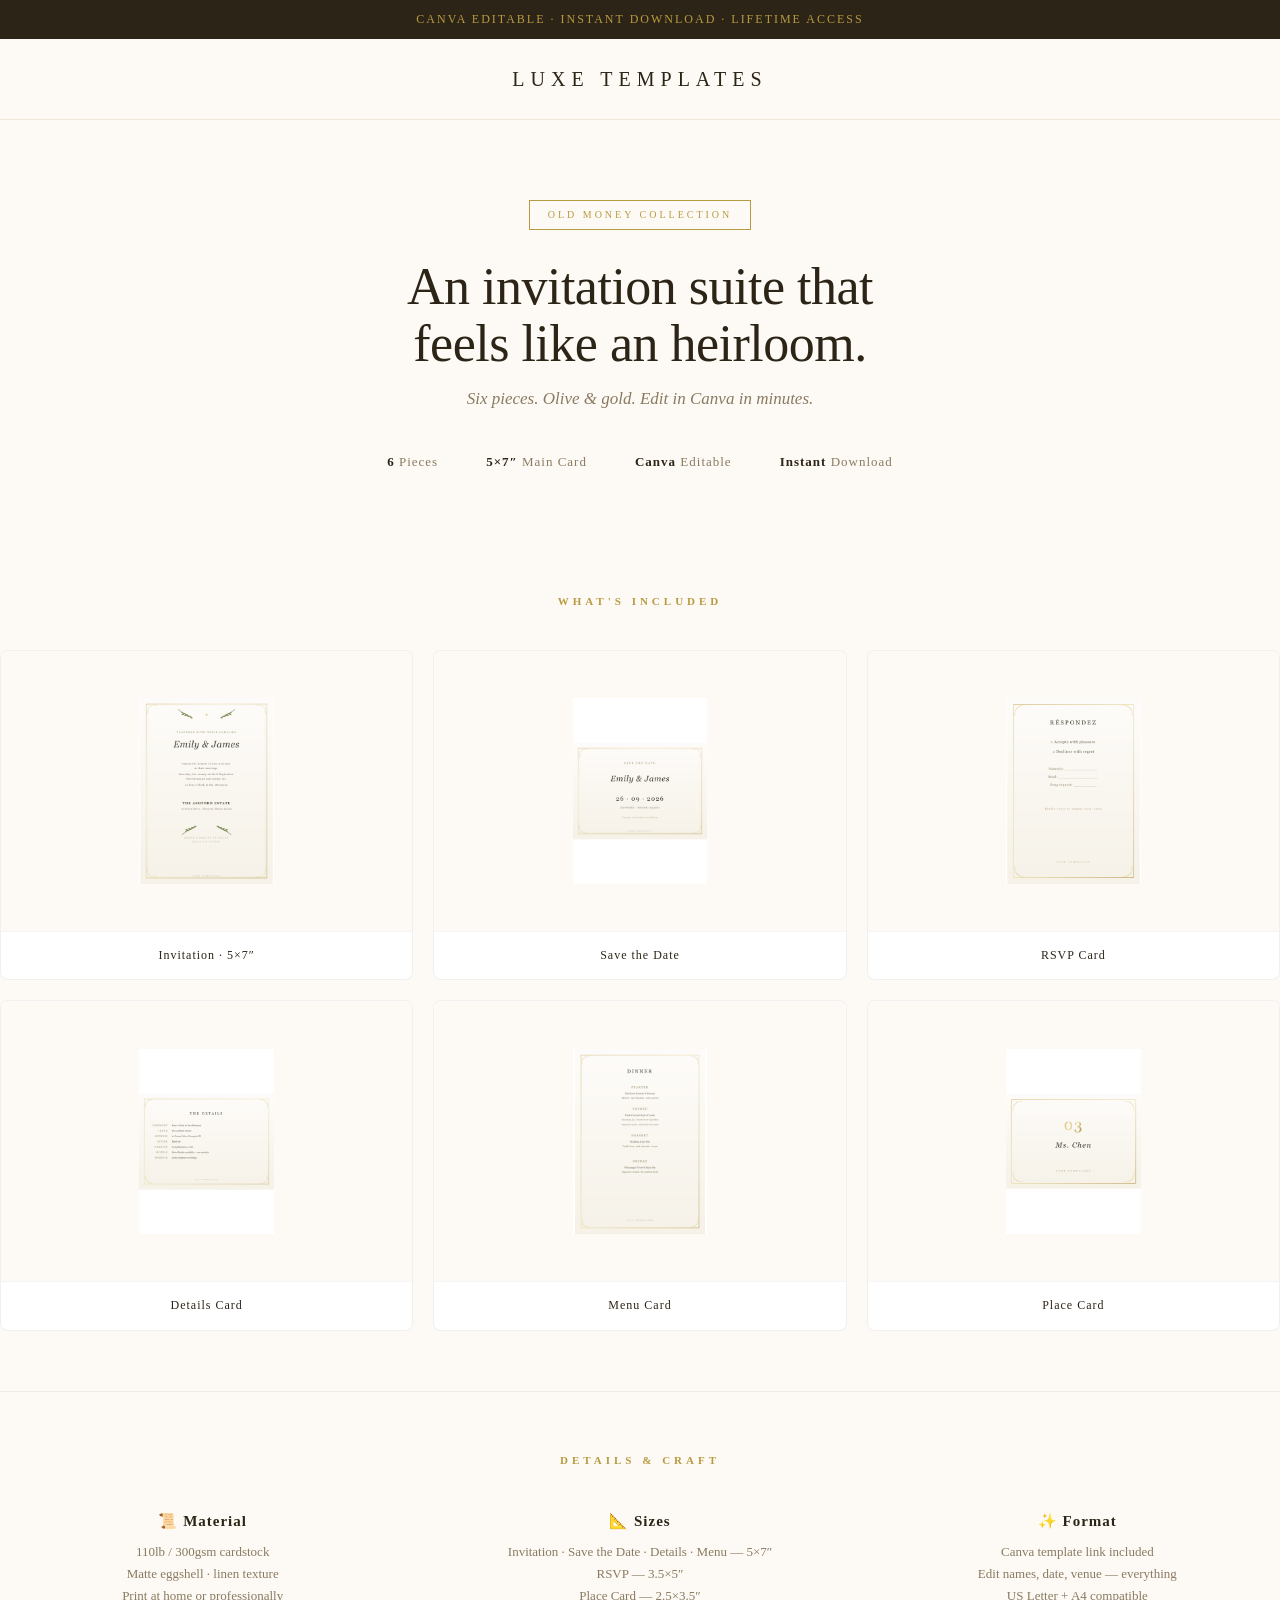
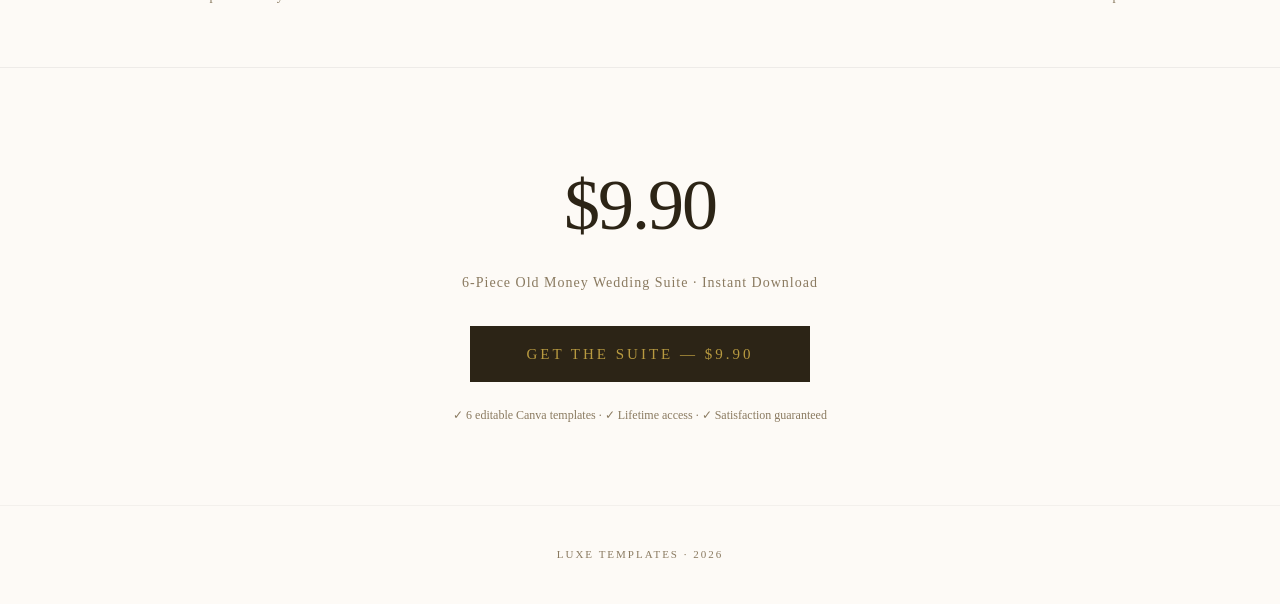
==== wedding-landing.html @ 55e17c2e "Redesign wedding landing page — .90, clean layout" ====
<!DOCTYPE html>
<html lang="en">
<head>
<meta charset="UTF-8">
<meta name="viewport" content="width=device-width, initial-scale=1.0">
<title>Old Money Wedding Suite — 6-Piece Canva Template | $9.90</title>
<style>
  :root {
    --ink: #2c2416; --gold: #b89a40; --cream: #fdfaf6;
    --paper: #f6f1e8; --muted: #8a7a60; --olive: #6b7a44;
  }
  * { margin: 0; padding: 0; box-sizing: border-box; }
  body { font-family: 'Georgia', 'Times New Roman', serif; background: var(--cream); color: var(--ink); line-height: 1.6; }

  .top-bar { background: var(--ink); color: var(--gold); text-align: center; padding: 10px; font-size: 12px; letter-spacing: 2px; }
  nav { display: flex; justify-content: center; padding: 24px; border-bottom: 1px solid rgba(180,150,80,0.2); }
  .nav-logo { font-size: 20px; letter-spacing: 6px; color: var(--ink); }

  .container { max-width: 1000px; margin: 0 auto; padding: 0 24px; }

  /* Hero */
  .hero { text-align: center; padding: 80px 24px 60px; }
  .hero .label { display: inline-block; border: 1px solid var(--gold); color: var(--gold); padding: 6px 18px; font-size: 10px; letter-spacing: 3px; text-transform: uppercase; margin-bottom: 28px; }
  .hero h1 { font-size: 52px; font-weight: 400; letter-spacing: -0.5px; margin-bottom: 12px; line-height: 1.1; }
  .hero p { color: var(--muted); font-size: 17px; font-style: italic; max-width: 500px; margin: 0 auto 40px; }
  .hero .quick-info { display: flex; justify-content: center; gap: 48px; font-size: 13px; color: var(--muted); letter-spacing: 1px; }
  .hero .quick-info span { color: var(--ink); font-weight: bold; }

  /* Product grid */
  .products { padding: 60px 0; }
  .products h2 { text-align: center; font-size: 11px; color: var(--gold); letter-spacing: 4px; text-transform: uppercase; margin-bottom: 40px; }
  .grid { display: grid; grid-template-columns: repeat(3, 1fr); gap: 20px; }
  .card { background: #fff; border: 1px solid rgba(0,0,0,0.06); border-radius: 8px; overflow: hidden; transition: transform 0.2s; }
  .card:hover { transform: translateY(-4px); }
  .card .preview { height: 280px; display: flex; align-items: center; justify-content: center; background: var(--cream); padding: 24px; }
  .card .preview img { max-width: 80%; max-height: 80%; }
  .card .label { padding: 14px; text-align: center; font-size: 12px; color: var(--ink); letter-spacing: 1px; border-top: 1px solid rgba(0,0,0,0.04); }

  /* Specs */
  .specs { padding: 60px 0; border-top: 1px solid rgba(0,0,0,0.06); border-bottom: 1px solid rgba(0,0,0,0.06); }
  .specs h2 { text-align: center; font-size: 11px; color: var(--gold); letter-spacing: 4px; text-transform: uppercase; margin-bottom: 40px; }
  .spec-grid { display: grid; grid-template-columns: repeat(3, 1fr); gap: 32px; text-align: center; }
  .spec-item h4 { font-size: 15px; margin-bottom: 8px; letter-spacing: 1px; }
  .spec-item p { font-size: 13px; color: var(--muted); line-height: 1.7; }

  /* Price */
  .price-section { text-align: center; padding: 80px 24px; }
  .price-section .price { font-size: 72px; font-weight: 400; letter-spacing: -2px; margin-bottom: 8px; }
  .price-section .desc { font-size: 14px; color: var(--muted); letter-spacing: 1px; margin-bottom: 32px; }
  .buy-btn { display: inline-block; background: var(--ink); color: var(--gold); padding: 16px 56px; font-size: 15px; letter-spacing: 3px; text-transform: uppercase; text-decoration: none; }
  .buy-btn:hover { opacity: 0.9; }
  .price-section .guarantee { margin-top: 24px; font-size: 12px; color: var(--muted); }

  footer { text-align: center; padding: 40px 24px; border-top: 1px solid rgba(0,0,0,0.04); font-size: 11px; color: var(--muted); letter-spacing: 2px; }

  @media (max-width: 768px) {
    .hero h1 { font-size: 34px; }
    .grid { grid-template-columns: 1fr 1fr; }
    .spec-grid { grid-template-columns: 1fr; }
  }
</style>
</head>
<body>

<div class="top-bar">CANVA EDITABLE · INSTANT DOWNLOAD · LIFETIME ACCESS</div>

<nav><div class="nav-logo">LUXE TEMPLATES</div></nav>

<section class="hero">
  <div class="label">Old Money Collection</div>
  <h1>An invitation suite that<br>feels like an heirloom.</h1>
  <p>Six pieces. Olive & gold. Edit in Canva in minutes.</p>
  <div class="quick-info">
    <div><span>6</span> Pieces</div>
    <div><span>5×7″</span> Main Card</div>
    <div><span>Canva</span> Editable</div>
    <div><span>Instant</span> Download</div>
  </div>
</section>

<section class="products">
  <h2>What's Included</h2>
  <div class="grid">
    <div class="card"><div class="preview"><img src="wedding-suite/png/01-invitation.png" alt="Invitation"></div><div class="label">Invitation · 5×7″</div></div>
    <div class="card"><div class="preview"><img src="wedding-suite/png/02-save-the-date.png" alt="Save the Date"></div><div class="label">Save the Date</div></div>
    <div class="card"><div class="preview"><img src="wedding-suite/png/03-rsvp.png" alt="RSVP"></div><div class="label">RSVP Card</div></div>
    <div class="card"><div class="preview"><img src="wedding-suite/png/04-details.png" alt="Details"></div><div class="label">Details Card</div></div>
    <div class="card"><div class="preview"><img src="wedding-suite/png/05-menu.png" alt="Menu"></div><div class="label">Menu Card</div></div>
    <div class="card"><div class="preview"><img src="wedding-suite/png/06-place.png" alt="Place Card"></div><div class="label">Place Card</div></div>
  </div>
</section>

<section class="specs">
  <h2>Details & Craft</h2>
  <div class="spec-grid">
    <div class="spec-item">
      <h4>📜 Material</h4>
      <p>110lb / 300gsm cardstock<br>Matte eggshell · linen texture<br>Print at home or professionally</p>
    </div>
    <div class="spec-item">
      <h4>📐 Sizes</h4>
      <p>Invitation · Save the Date · Details · Menu — 5×7″<br>RSVP — 3.5×5″<br>Place Card — 2.5×3.5″</p>
    </div>
    <div class="spec-item">
      <h4>✨ Format</h4>
      <p>Canva template link included<br>Edit names, date, venue — everything<br>US Letter + A4 compatible</p>
    </div>
  </div>
</section>

<section class="price-section">
  <div class="price">$9.90</div>
  <p class="desc">6-Piece Old Money Wedding Suite · Instant Download</p>
  <a class="buy-btn" href="https://payhip.com/b/XXXXX">Get the Suite — $9.90</a>
  <p class="guarantee">✓ 6 editable Canva templates · ✓ Lifetime access · ✓ Satisfaction guaranteed</p>
</section>

<footer>LUXE TEMPLATES · 2026</footer>

</body>
</html>
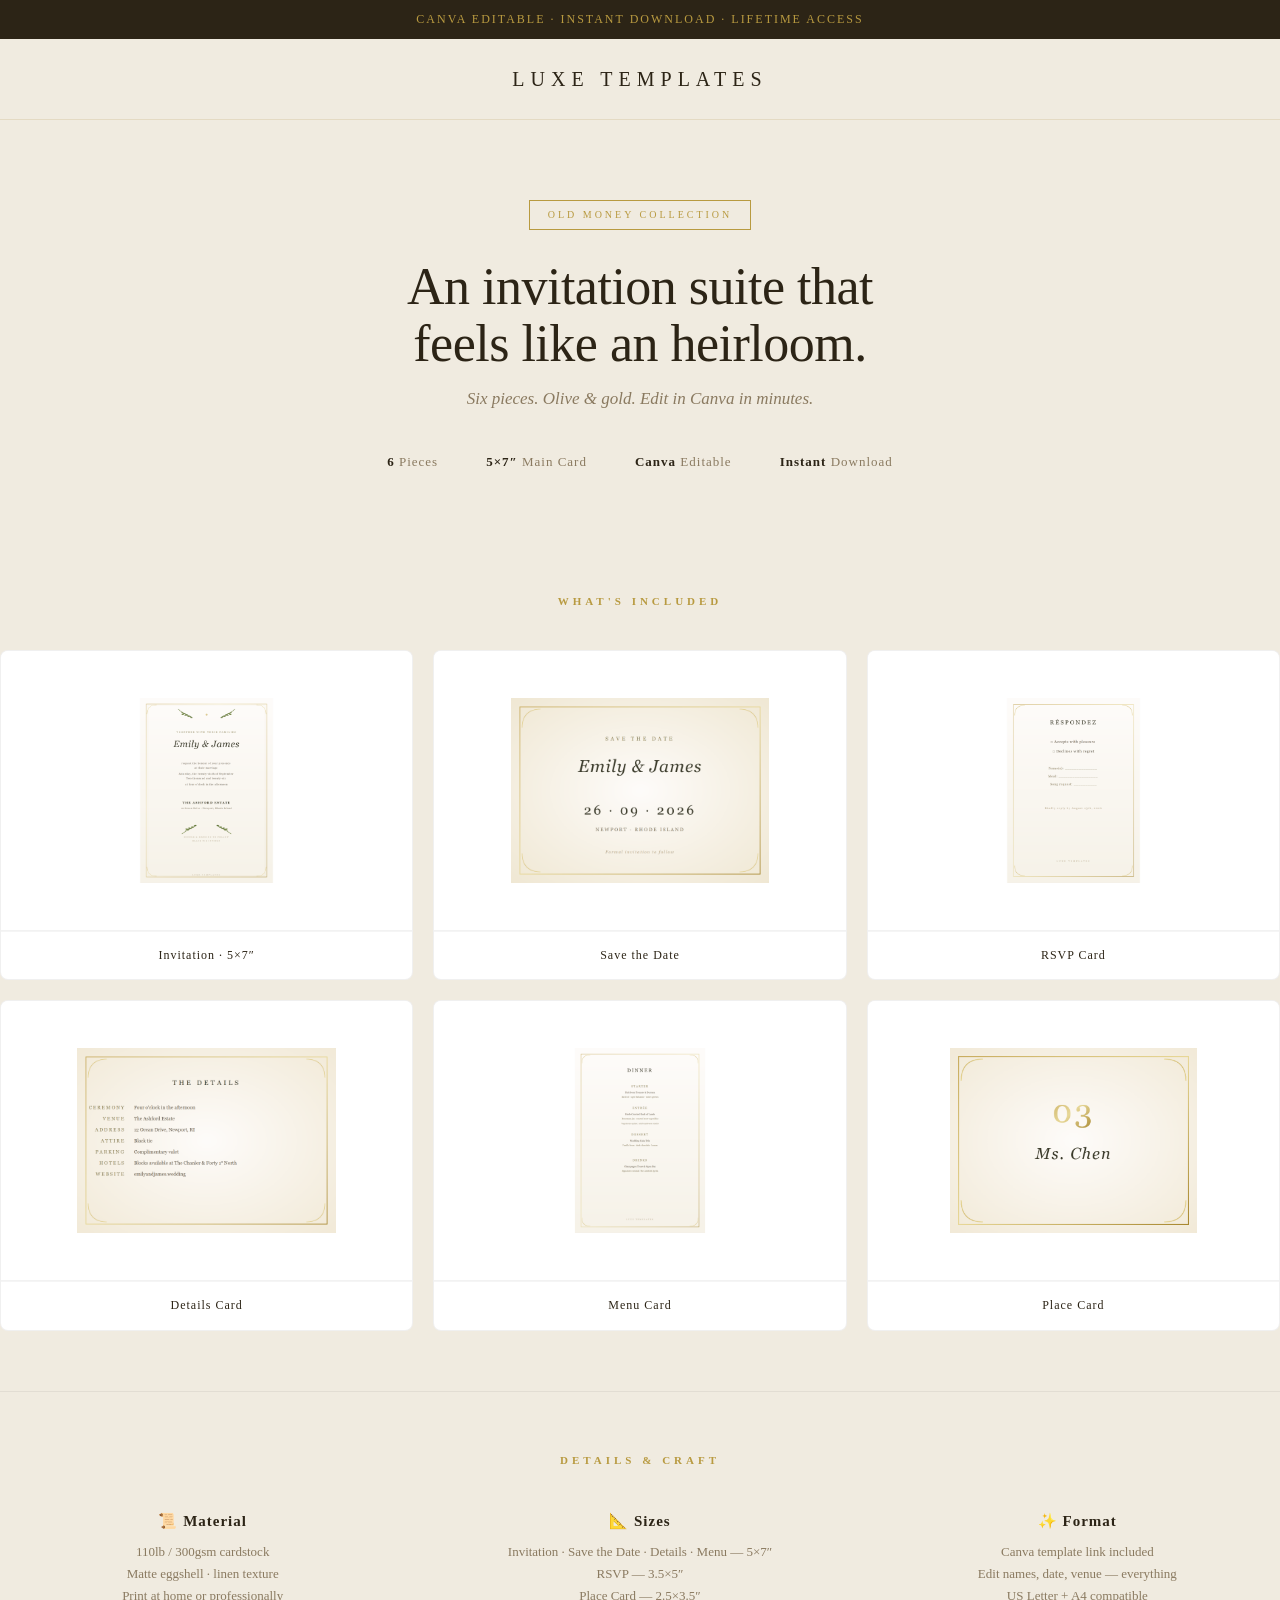
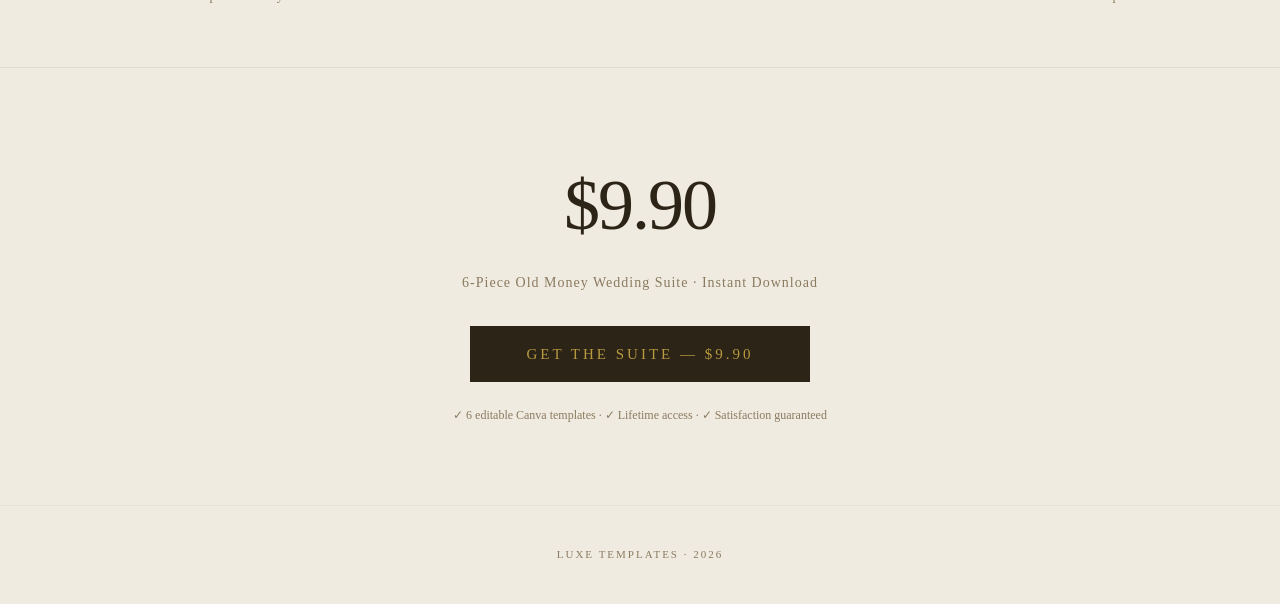
==== commit 33a3cc90: "Fix landing page contrast + regenerate cards 2/4/6" ====
--- a/wedding-landing.html
+++ b/wedding-landing.html
@@ -10,7 +10,7 @@
     --paper: #f6f1e8; --muted: #8a7a60; --olive: #6b7a44;
   }
   * { margin: 0; padding: 0; box-sizing: border-box; }
-  body { font-family: 'Georgia', 'Times New Roman', serif; background: var(--cream); color: var(--ink); line-height: 1.6; }
+  body { font-family: 'Georgia', 'Times New Roman', serif; background: #f0ebe0; color: var(--ink); line-height: 1.6; }
 
   .top-bar { background: var(--ink); color: var(--gold); text-align: center; padding: 10px; font-size: 12px; letter-spacing: 2px; }
   nav { display: flex; justify-content: center; padding: 24px; border-bottom: 1px solid rgba(180,150,80,0.2); }
@@ -32,7 +32,7 @@
   .grid { display: grid; grid-template-columns: repeat(3, 1fr); gap: 20px; }
   .card { background: #fff; border: 1px solid rgba(0,0,0,0.06); border-radius: 8px; overflow: hidden; transition: transform 0.2s; }
   .card:hover { transform: translateY(-4px); }
-  .card .preview { height: 280px; display: flex; align-items: center; justify-content: center; background: var(--cream); padding: 24px; }
+  .card .preview { height: 280px; display: flex; align-items: center; justify-content: center; background: #fff; padding: 24px; border-bottom: 1px solid rgba(0,0,0,0.05); }
   .card .preview img { max-width: 80%; max-height: 80%; }
   .card .label { padding: 14px; text-align: center; font-size: 12px; color: var(--ink); letter-spacing: 1px; border-top: 1px solid rgba(0,0,0,0.04); }
 
@@ -111,7 +111,7 @@
 <section class="price-section">
   <div class="price">$9.90</div>
   <p class="desc">6-Piece Old Money Wedding Suite · Instant Download</p>
-  <a class="buy-btn" href="https://payhip.com/b/XXXXX">Get the Suite — $9.90</a>
+  <a class="buy-btn" href="https://payhip.com/b/mPU9A">Get the Suite — $9.90</a>
   <p class="guarantee">✓ 6 editable Canva templates · ✓ Lifetime access · ✓ Satisfaction guaranteed</p>
 </section>
 
